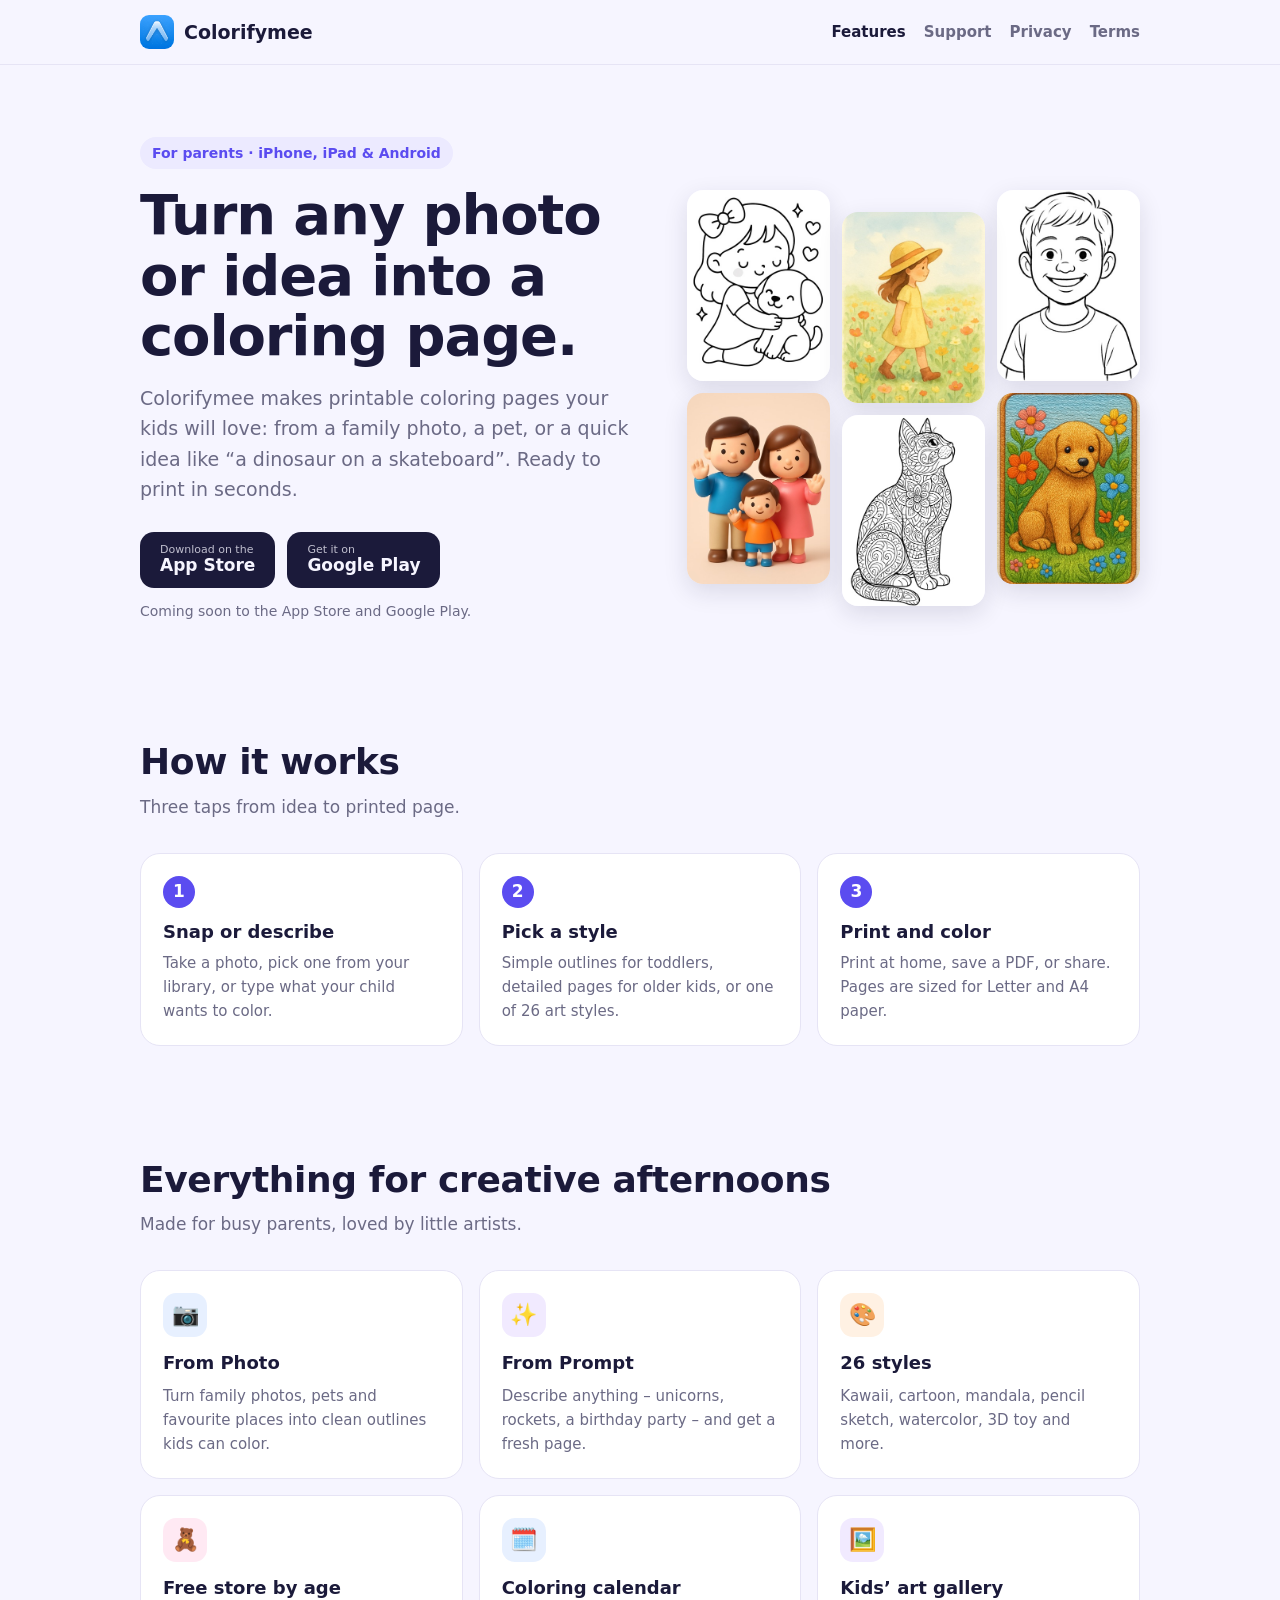
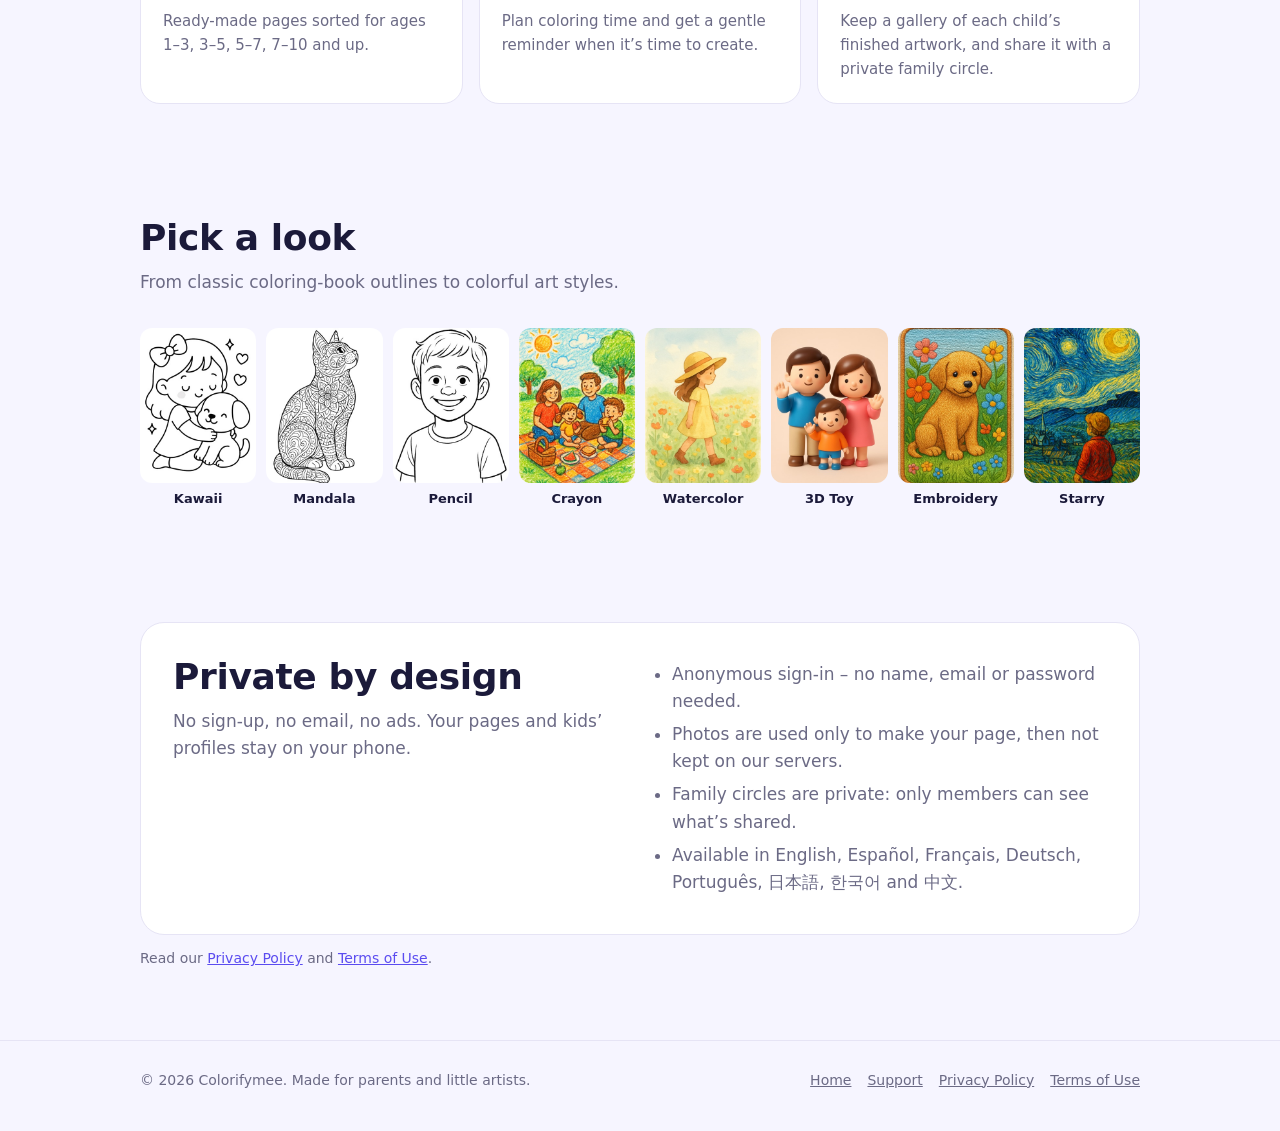
==== index.html @ 537eb230 "Colorifymee app with App Store compliance and website Expo SDK 58 app that turns photos and prompts " ====
<!doctype html>
<html lang="en">
<head>
<meta charset="utf-8">
<meta name="viewport" content="width=device-width, initial-scale=1">
<title>Colorifymee – AI coloring pages</title>
<meta name="description" content="Turn your photos and ideas into printable coloring pages for your kids.">
<link rel="icon" href="img/icon.png">
<link rel="apple-touch-icon" href="img/icon.png">
<link rel="stylesheet" href="styles.css">
</head>
<body>
<header class="site"><div class="wrap">
  <a class="brand" href="index.html"><img src="img/icon.png" alt=""><span class="name">Colorifymee</span></a>
  <nav class="site" aria-label="Main">
    <a class="hide-sm" href="index.html#features" aria-current="page">Features</a>
    <a href="support.html">Support</a>
    <a href="privacy.html">Privacy</a>
    <a href="terms.html">Terms</a>
  </nav>
</div></header>
<main>
<div class="wrap hero">
  <div>
    <span class="eyebrow">For parents · iPhone, iPad &amp; Android</span>
    <h1>Turn any photo or idea into a coloring page.</h1>
    <p class="lead">Colorifymee makes printable coloring pages your kids will love: from a family photo, a pet, or a quick idea like “a dinosaur on a skateboard”. Ready to print in seconds.</p>
    <div class="stores">
      <a class="store" href="#download"><span><small>Download on the</small>App Store</span></a>
      <a class="store" href="#download"><span><small>Get it on</small>Google Play</span></a>
    </div>
    <p class="note" id="download">Coming soon to the App Store and Google Play.</p>
  </div>
  <div class="collage" aria-hidden="true">
    <img src="img/kawaii.jpg" alt=""><img src="img/watercolor.jpg" alt=""><img src="img/pencil.jpg" alt="">
    <img src="img/toy3d.jpg" alt=""><img src="img/mandala.jpg" alt=""><img src="img/embroidery.jpg" alt="">
  </div>
</div>

<section class="block" id="how"><div class="wrap">
  <h2>How it works</h2>
  <p class="sub">Three taps from idea to printed page.</p>
  <div class="steps">
    <div class="step"><h3>Snap or describe</h3><p>Take a photo, pick one from your library, or type what your child wants to color.</p></div>
    <div class="step"><h3>Pick a style</h3><p>Simple outlines for toddlers, detailed pages for older kids, or one of 26 art styles.</p></div>
    <div class="step"><h3>Print and color</h3><p>Print at home, save a PDF, or share. Pages are sized for Letter and A4 paper.</p></div>
  </div>
</div></section>

<section class="block" id="features"><div class="wrap">
  <h2>Everything for creative afternoons</h2>
  <p class="sub">Made for busy parents, loved by little artists.</p>
  <div class="grid">
    <div class="card"><div class="icon t-blue">📷</div><h3>From Photo</h3><p>Turn family photos, pets and favourite places into clean outlines kids can color.</p></div>
    <div class="card"><div class="icon t-purple">✨</div><h3>From Prompt</h3><p>Describe anything – unicorns, rockets, a birthday party – and get a fresh page.</p></div>
    <div class="card"><div class="icon t-orange">🎨</div><h3>26 styles</h3><p>Kawaii, cartoon, mandala, pencil sketch, watercolor, 3D toy and more.</p></div>
    <div class="card"><div class="icon t-pink">🧸</div><h3>Free store by age</h3><p>Ready-made pages sorted for ages 1–3, 3–5, 5–7, 7–10 and up.</p></div>
    <div class="card"><div class="icon t-blue">🗓️</div><h3>Coloring calendar</h3><p>Plan coloring time and get a gentle reminder when it’s time to create.</p></div>
    <div class="card"><div class="icon t-purple">🖼️</div><h3>Kids’ art gallery</h3><p>Keep a gallery of each child’s finished artwork, and share it with a private family circle.</p></div>
  </div>
</div></section>

<section class="block"><div class="wrap">
  <h2>Pick a look</h2>
  <p class="sub">From classic coloring-book outlines to colorful art styles.</p>
  <div class="styles-row">
    <figure><img src="img/kawaii.jpg" alt="Kawaii style example"><figcaption>Kawaii</figcaption></figure>
    <figure><img src="img/mandala.jpg" alt="Mandala style example"><figcaption>Mandala</figcaption></figure>
    <figure><img src="img/pencil.jpg" alt="Pencil sketch example"><figcaption>Pencil</figcaption></figure>
    <figure><img src="img/crayon.jpg" alt="Crayon style example"><figcaption>Crayon</figcaption></figure>
    <figure><img src="img/watercolor.jpg" alt="Watercolor style example"><figcaption>Watercolor</figcaption></figure>
    <figure><img src="img/toy3d.jpg" alt="3D toy style example"><figcaption>3D Toy</figcaption></figure>
    <figure><img src="img/embroidery.jpg" alt="Embroidery style example"><figcaption>Embroidery</figcaption></figure>
    <figure><img src="img/starry.jpg" alt="Starry swirls style example"><figcaption>Starry</figcaption></figure>
  </div>
</div></section>

<section class="block"><div class="wrap">
  <div class="trust">
    <div>
      <h2>Private by design</h2>
      <p class="sub" style="margin:0">No sign-up, no email, no ads. Your pages and kids’ profiles stay on your phone.</p>
    </div>
    <ul>
      <li>Anonymous sign-in – no name, email or password needed.</li>
      <li>Photos are used only to make your page, then not kept on our servers.</li>
      <li>Family circles are private: only members can see what’s shared.</li>
      <li>Available in English, Español, Français, Deutsch, Português, 日本語, 한국어 and 中文.</li>
    </ul>
  </div>
  <p class="note">Read our <a href="privacy.html">Privacy Policy</a> and <a href="terms.html">Terms of Use</a>.</p>
</div></section>
</main>
<footer class="site"><div class="wrap">
  <span>© 2026 Colorifymee. Made for parents and little artists.</span>
  <nav aria-label="Footer"><a href="index.html">Home</a><a href="support.html">Support</a><a href="privacy.html">Privacy Policy</a><a href="terms.html">Terms of Use</a></nav>
</div></footer>
</body>
</html>
---- styles.css ----
:root {
  --text: #1b1a3a; --muted: #6b6a85; --bg: #f6f5ff; --card: #fff; --soft: #efeefa;
  --accent: #5b4cf0; --accent-soft: #eceaff; --border: #e6e4f5;
  --blue: #e7f0ff; --purple: #f1eaff; --orange: #fff1e3; --pink: #ffe9f3;
}
@media (prefers-color-scheme: dark) {
  :root {
    --text: #f4f3ff; --muted: #a9a7c2; --bg: #0f0e1a; --card: #1b1a2b; --soft: #232236;
    --accent: #8c7cff; --accent-soft: #2a2550; --border: #2c2a40;
    --blue: #16243d; --purple: #251c3d; --orange: #33220f; --pink: #361627;
  }
}
* { box-sizing: border-box; }
html { -webkit-text-size-adjust: 100%; }
body {
  margin: 0; background: var(--bg); color: var(--text);
  font: 17px/1.6 system-ui, -apple-system, "Segoe UI", Roboto, sans-serif;
}
a { color: var(--accent); }
img { max-width: 100%; display: block; }
.wrap { max-width: 1040px; margin: 0 auto; padding: 0 20px; }
header.site { position: sticky; top: 0; z-index: 5; background: color-mix(in srgb, var(--bg) 88%, transparent); backdrop-filter: blur(10px); border-bottom: 1px solid var(--border); }
header.site .wrap { display: flex; align-items: center; justify-content: space-between; height: 64px; gap: 16px; }
.brand { display: flex; align-items: center; gap: 10px; font-weight: 800; font-size: 19px; color: var(--text); text-decoration: none; }
.brand img { width: 34px; height: 34px; border-radius: 9px; }
nav.site { display: flex; gap: 18px; font-size: 15px; font-weight: 600; }
nav.site a { color: var(--muted); text-decoration: none; }
nav.site a:hover, nav.site a[aria-current] { color: var(--text); }

.hero { padding-top: 72px; padding-bottom: 48px; display: grid; grid-template-columns: 1.1fr 1fr; gap: 48px; align-items: center; }
.eyebrow { display: inline-block; background: var(--accent-soft); color: var(--accent); font-weight: 700; font-size: 14px; padding: 5px 12px; border-radius: 999px; }
h1 { font-size: clamp(36px, 6vw, 56px); line-height: 1.08; margin: 16px 0; letter-spacing: -0.02em; }
.lead { font-size: 19px; color: var(--muted); margin: 0 0 28px; max-width: 34em; }
.stores { display: flex; flex-wrap: wrap; gap: 12px; }
.store { display: inline-flex; align-items: center; gap: 8px; background: var(--text); color: var(--bg); text-decoration: none; font-weight: 700; padding: 12px 20px; border-radius: 14px; }
.store small { display: block; font-weight: 500; font-size: 11px; opacity: .75; line-height: 1.1; }
.store span { line-height: 1.15; }
.note { font-size: 14px; color: var(--muted); margin-top: 12px; }
.collage { display: grid; grid-template-columns: repeat(3, 1fr); gap: 12px; }
.collage img { border-radius: 16px; aspect-ratio: 3/4; object-fit: cover; box-shadow: 0 8px 24px rgb(27 26 58 / .12); }
.collage img:nth-child(3n+2) { transform: translateY(22px); }

section.block { padding: 56px 0; }
h2 { font-size: clamp(26px, 4vw, 36px); line-height: 1.2; margin: 0 0 10px; letter-spacing: -0.01em; }
.sub { color: var(--muted); margin: 0 0 32px; }
.grid { display: grid; grid-template-columns: repeat(3, 1fr); gap: 16px; }
.card { background: var(--card); border: 1px solid var(--border); border-radius: 20px; padding: 22px; }
.card h3 { margin: 12px 0 6px; font-size: 18px; }
.card p { margin: 0; color: var(--muted); font-size: 15px; }
.icon { width: 44px; height: 44px; border-radius: 13px; display: grid; place-items: center; font-size: 22px; }
.t-blue { background: var(--blue); } .t-purple { background: var(--purple); }
.t-orange { background: var(--orange); } .t-pink { background: var(--pink); }

.steps { counter-reset: step; display: grid; grid-template-columns: repeat(3, 1fr); gap: 16px; }
.step { background: var(--card); border: 1px solid var(--border); border-radius: 20px; padding: 22px; }
.step::before { counter-increment: step; content: counter(step); display: grid; place-items: center; width: 32px; height: 32px; border-radius: 50%; background: var(--accent); color: #fff; font-weight: 800; margin-bottom: 10px; }
.step h3 { margin: 0 0 4px; font-size: 18px; } .step p { margin: 0; color: var(--muted); font-size: 15px; }

.styles-row { display: grid; grid-template-columns: repeat(8, 1fr); gap: 10px; }
.styles-row figure { margin: 0; }
.styles-row img { border-radius: 12px; aspect-ratio: 3/4; object-fit: cover; }
.styles-row figcaption { font-size: 13px; font-weight: 600; text-align: center; margin-top: 6px; }

.trust { background: var(--card); border: 1px solid var(--border); border-radius: 24px; padding: 32px; display: grid; grid-template-columns: 1fr 1fr; gap: 24px; }
.trust ul { margin: 0; padding-left: 20px; color: var(--muted); }
.trust li { margin: 6px 0; }

.doc { max-width: 760px; padding: 48px 20px 64px; }
.doc h1 { font-size: clamp(32px, 5vw, 44px); }
.doc .updated { color: var(--muted); font-size: 15px; margin-top: -6px; }
.doc h2 { font-size: 21px; margin: 34px 0 8px; }
.doc p, .doc li { color: var(--muted); }
.doc strong { color: var(--text); }
.toc { background: var(--card); border: 1px solid var(--border); border-radius: 16px; padding: 16px 20px; margin: 24px 0; font-size: 15px; }
.toc ol { margin: 6px 0 0; padding-left: 20px; columns: 2; }
details { background: var(--card); border: 1px solid var(--border); border-radius: 16px; padding: 14px 18px; margin: 10px 0; }
summary { font-weight: 700; cursor: pointer; }
details p { margin: 8px 0 0; }
.contact { background: var(--accent-soft); border-radius: 20px; padding: 22px; margin: 28px 0; }
.contact p { color: var(--text); margin: 0; }

footer.site { border-top: 1px solid var(--border); padding: 28px 0 40px; color: var(--muted); font-size: 14px; }
footer.site .wrap { display: flex; flex-wrap: wrap; justify-content: space-between; gap: 12px; }
footer.site nav { display: flex; gap: 16px; flex-wrap: wrap; }
footer.site a { color: var(--muted); }

@media (max-width: 820px) {
  .hero { grid-template-columns: 1fr; padding-top: 40px; gap: 36px; }
  .grid, .steps { grid-template-columns: 1fr; }
  .styles-row { grid-template-columns: repeat(4, 1fr); }
  .trust { grid-template-columns: 1fr; padding: 22px; }
  .toc ol { columns: 1; }
  nav.site { gap: 12px; font-size: 14px; }
  nav.site .hide-sm { display: none; }
}
@media (max-width: 600px) {
  .brand .name { display: none; }
  .brand img { width: 36px; height: 36px; }
  nav.site { gap: 14px; font-size: 15px; }
}
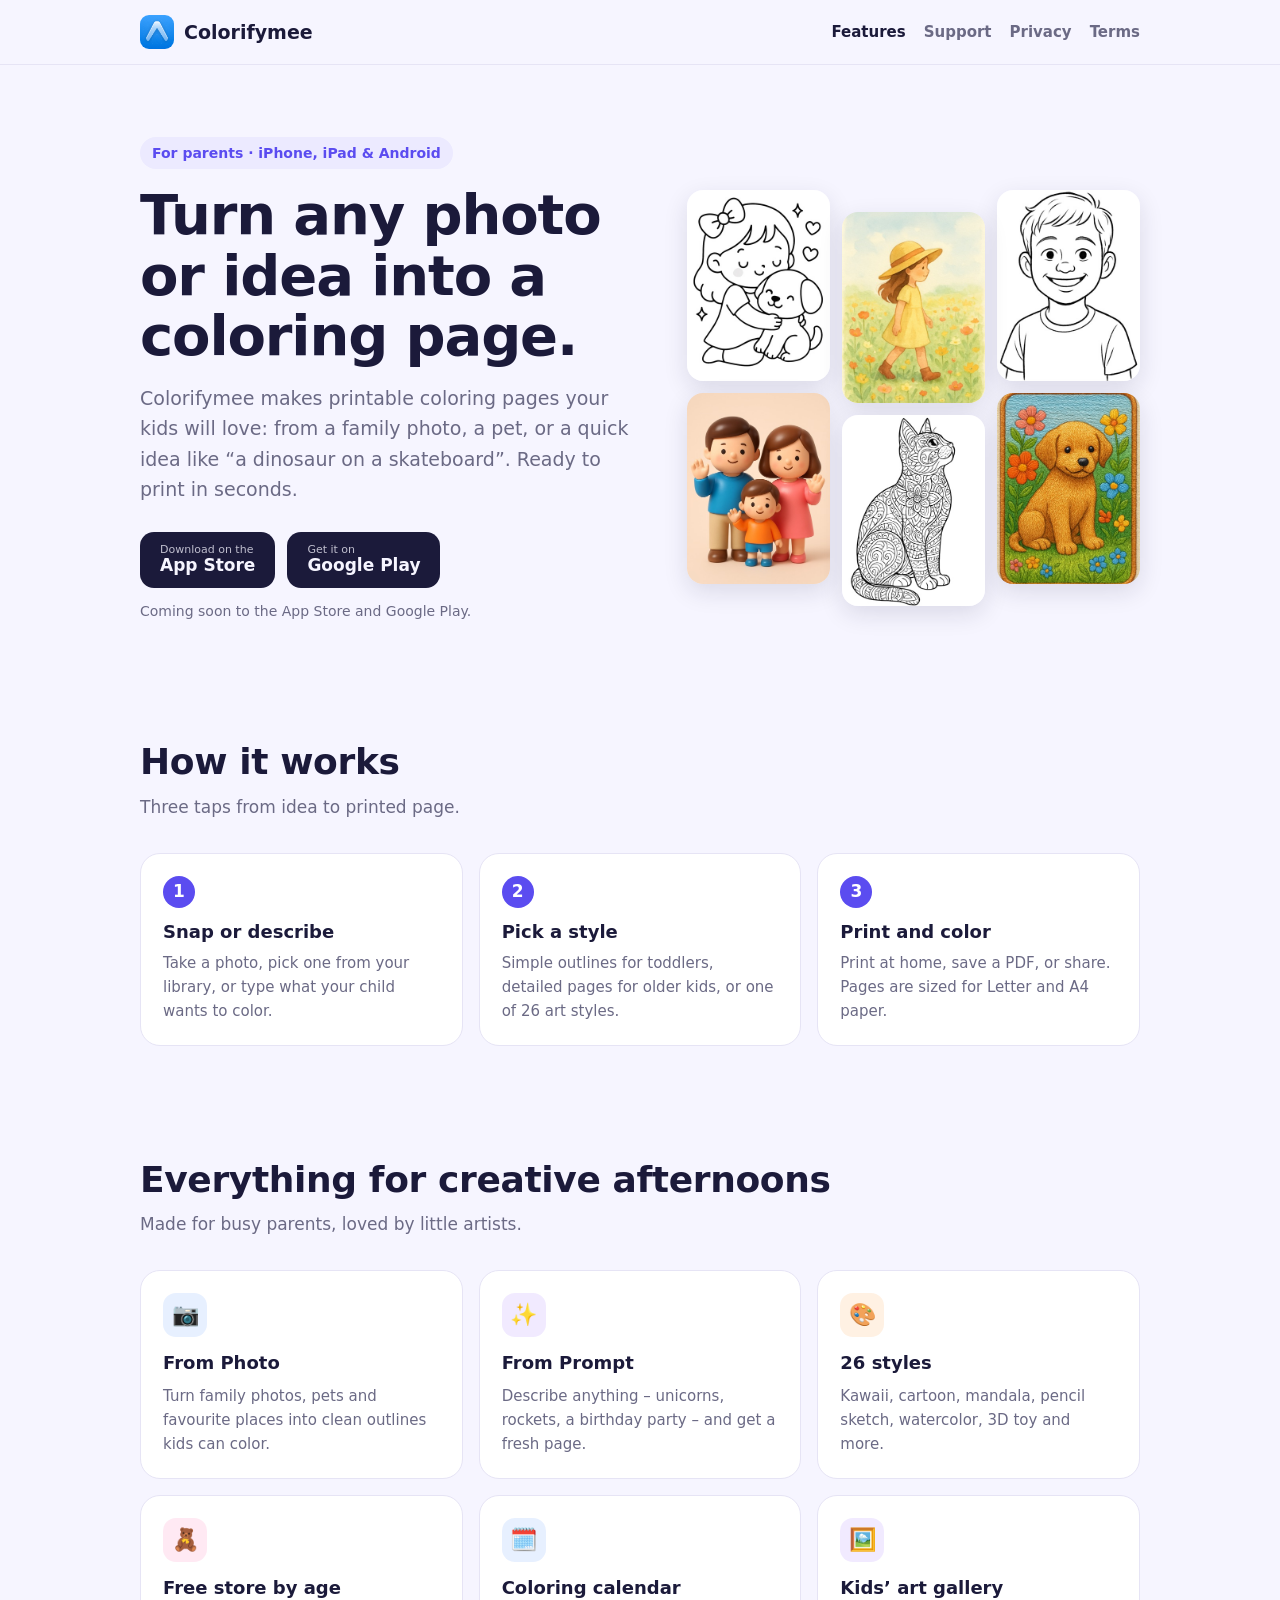
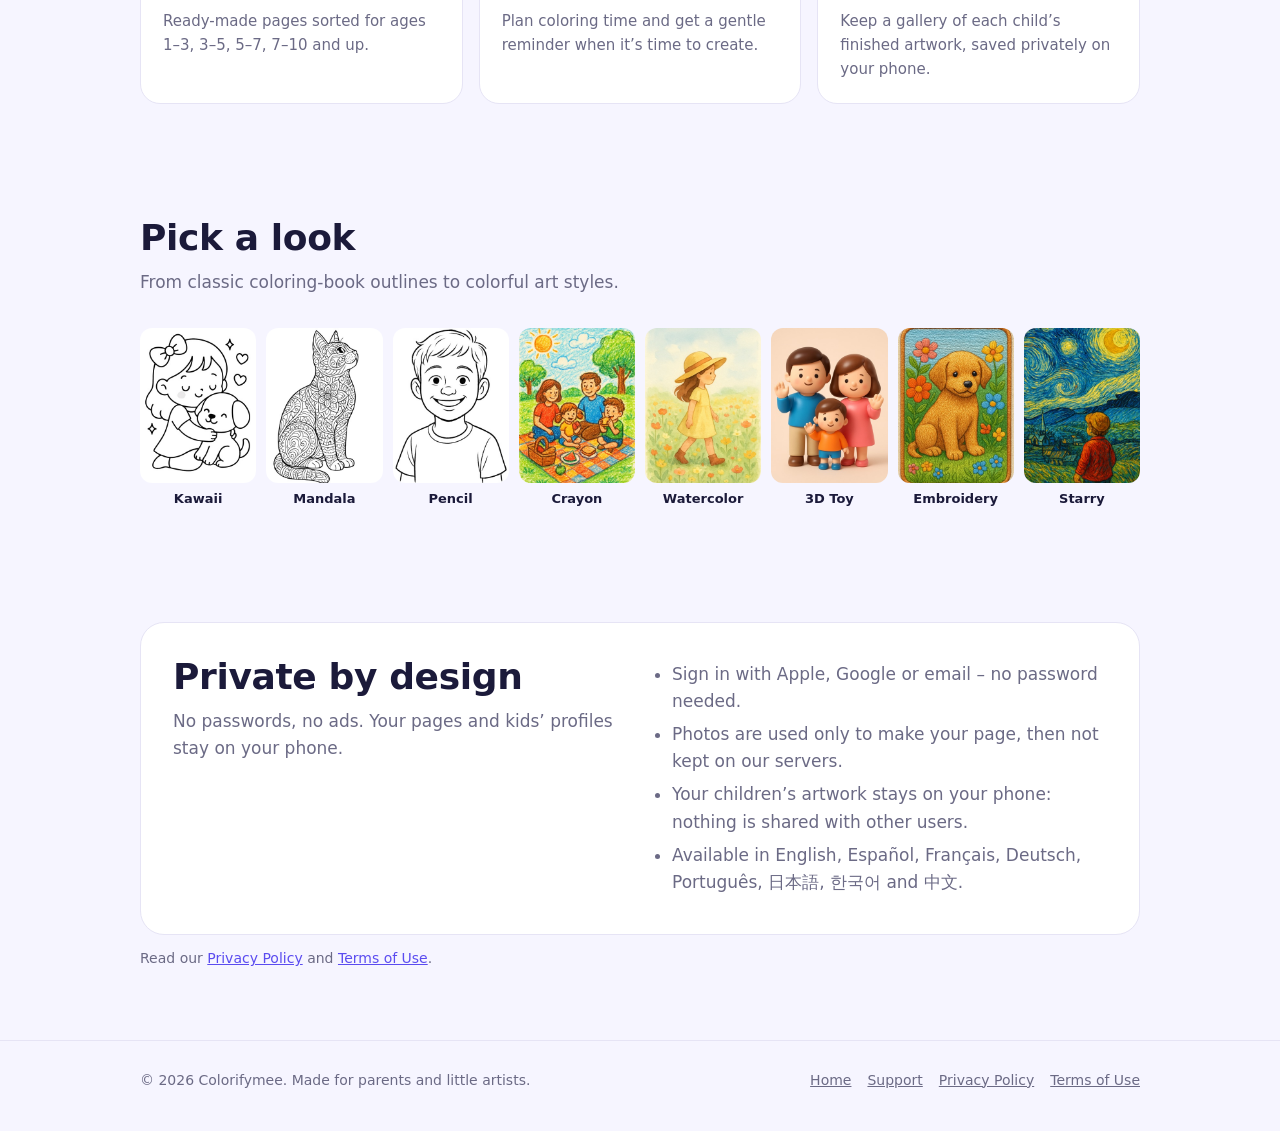
==== commit b5cd0c60: "Add Academy, coloring games, sign-up questions; remove Community; update legal - Coloring Academy, c" ====
--- a/index.html
+++ b/index.html
@@ -56,7 +56,7 @@
     <div class="card"><div class="icon t-orange">🎨</div><h3>26 styles</h3><p>Kawaii, cartoon, mandala, pencil sketch, watercolor, 3D toy and more.</p></div>
     <div class="card"><div class="icon t-pink">🧸</div><h3>Free store by age</h3><p>Ready-made pages sorted for ages 1–3, 3–5, 5–7, 7–10 and up.</p></div>
     <div class="card"><div class="icon t-blue">🗓️</div><h3>Coloring calendar</h3><p>Plan coloring time and get a gentle reminder when it’s time to create.</p></div>
-    <div class="card"><div class="icon t-purple">🖼️</div><h3>Kids’ art gallery</h3><p>Keep a gallery of each child’s finished artwork, and share it with a private family circle.</p></div>
+    <div class="card"><div class="icon t-purple">🖼️</div><h3>Kids’ art gallery</h3><p>Keep a gallery of each child’s finished artwork, saved privately on your phone.</p></div>
   </div>
 </div></section>
 
@@ -79,12 +79,12 @@
   <div class="trust">
     <div>
       <h2>Private by design</h2>
-      <p class="sub" style="margin:0">No sign-up, no email, no ads. Your pages and kids’ profiles stay on your phone.</p>
+      <p class="sub" style="margin:0">No passwords, no ads. Your pages and kids’ profiles stay on your phone.</p>
     </div>
     <ul>
-      <li>Anonymous sign-in – no name, email or password needed.</li>
+      <li>Sign in with Apple, Google or email – no password needed.</li>
       <li>Photos are used only to make your page, then not kept on our servers.</li>
-      <li>Family circles are private: only members can see what’s shared.</li>
+      <li>Your children’s artwork stays on your phone: nothing is shared with other users.</li>
       <li>Available in English, Español, Français, Deutsch, Português, 日本語, 한국어 and 中文.</li>
     </ul>
   </div>
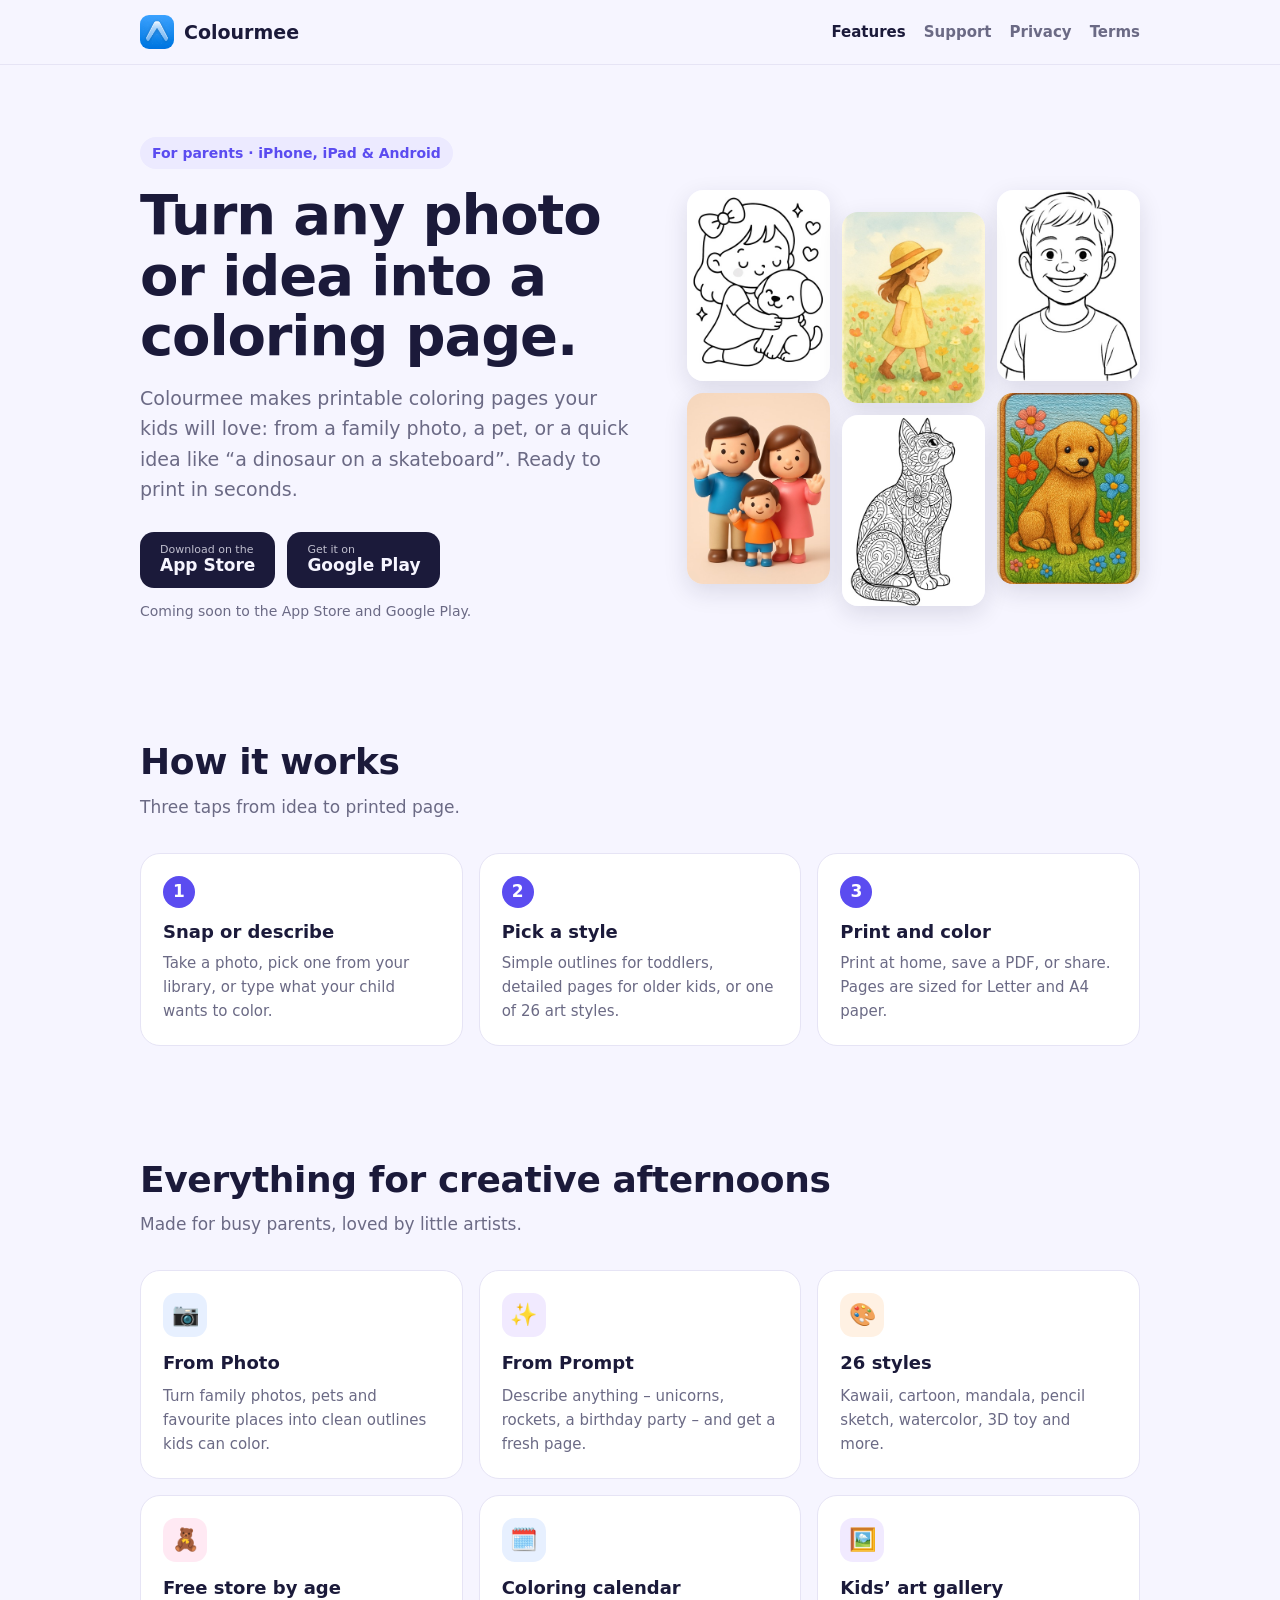
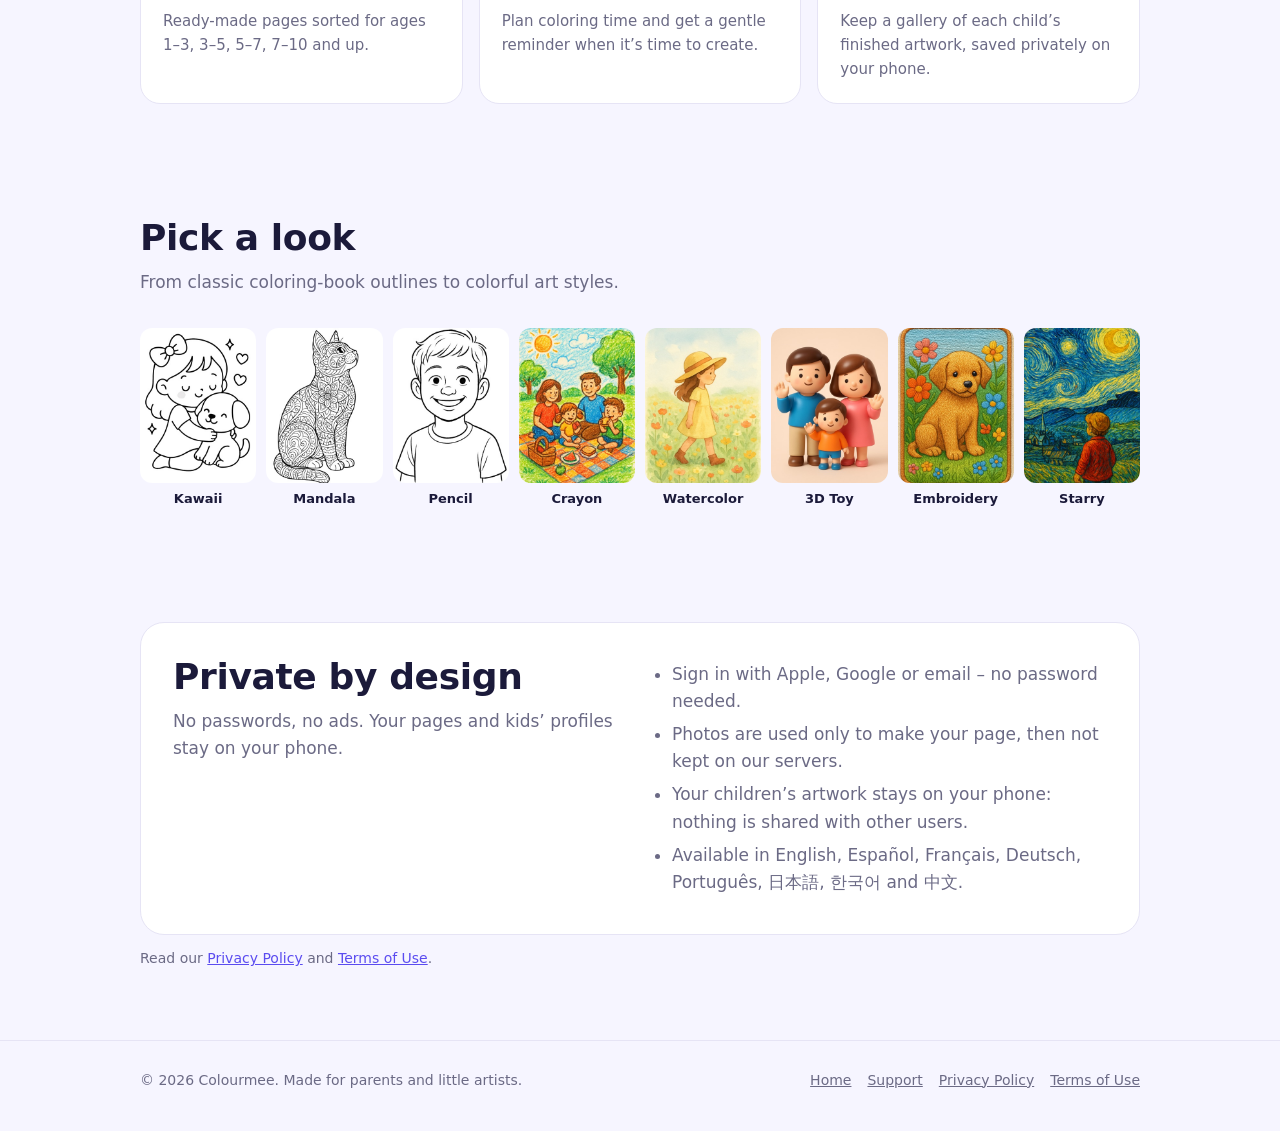
==== commit b785fd19: "Rename to Colourmee; AI page limits; flashcards in toddler topics - Rename the app to Colourmee (nam" ====
--- a/index.html
+++ b/index.html
@@ -3,7 +3,7 @@
 <head>
 <meta charset="utf-8">
 <meta name="viewport" content="width=device-width, initial-scale=1">
-<title>Colorifymee – AI coloring pages</title>
+<title>Colourmee – AI coloring pages</title>
 <meta name="description" content="Turn your photos and ideas into printable coloring pages for your kids.">
 <link rel="icon" href="img/icon.png">
 <link rel="apple-touch-icon" href="img/icon.png">
@@ -11,7 +11,7 @@
 </head>
 <body>
 <header class="site"><div class="wrap">
-  <a class="brand" href="index.html"><img src="img/icon.png" alt=""><span class="name">Colorifymee</span></a>
+  <a class="brand" href="index.html"><img src="img/icon.png" alt=""><span class="name">Colourmee</span></a>
   <nav class="site" aria-label="Main">
     <a class="hide-sm" href="index.html#features" aria-current="page">Features</a>
     <a href="support.html">Support</a>
@@ -24,7 +24,7 @@
   <div>
     <span class="eyebrow">For parents · iPhone, iPad &amp; Android</span>
     <h1>Turn any photo or idea into a coloring page.</h1>
-    <p class="lead">Colorifymee makes printable coloring pages your kids will love: from a family photo, a pet, or a quick idea like “a dinosaur on a skateboard”. Ready to print in seconds.</p>
+    <p class="lead">Colourmee makes printable coloring pages your kids will love: from a family photo, a pet, or a quick idea like “a dinosaur on a skateboard”. Ready to print in seconds.</p>
     <div class="stores">
       <a class="store" href="#download"><span><small>Download on the</small>App Store</span></a>
       <a class="store" href="#download"><span><small>Get it on</small>Google Play</span></a>
@@ -92,7 +92,7 @@
 </div></section>
 </main>
 <footer class="site"><div class="wrap">
-  <span>© 2026 Colorifymee. Made for parents and little artists.</span>
+  <span>© 2026 Colourmee. Made for parents and little artists.</span>
   <nav aria-label="Footer"><a href="index.html">Home</a><a href="support.html">Support</a><a href="privacy.html">Privacy Policy</a><a href="terms.html">Terms of Use</a></nav>
 </div></footer>
 </body>
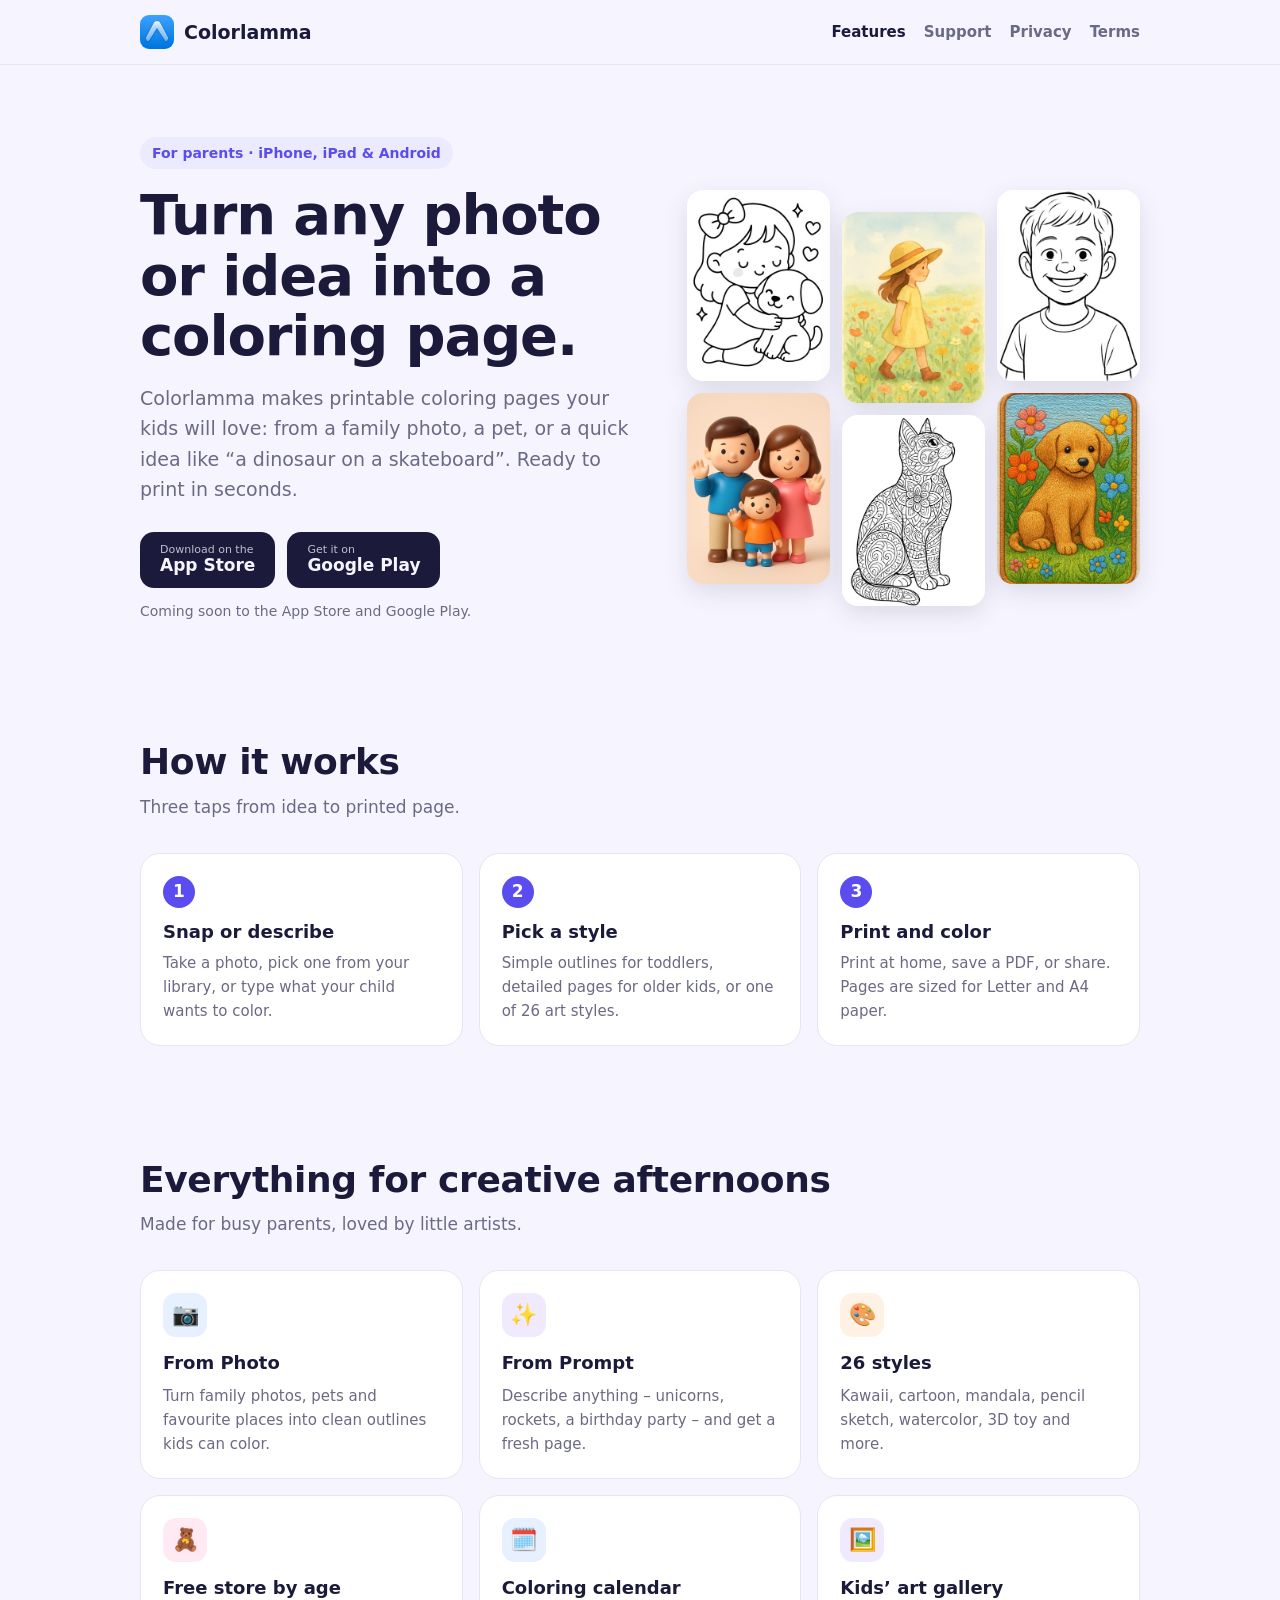
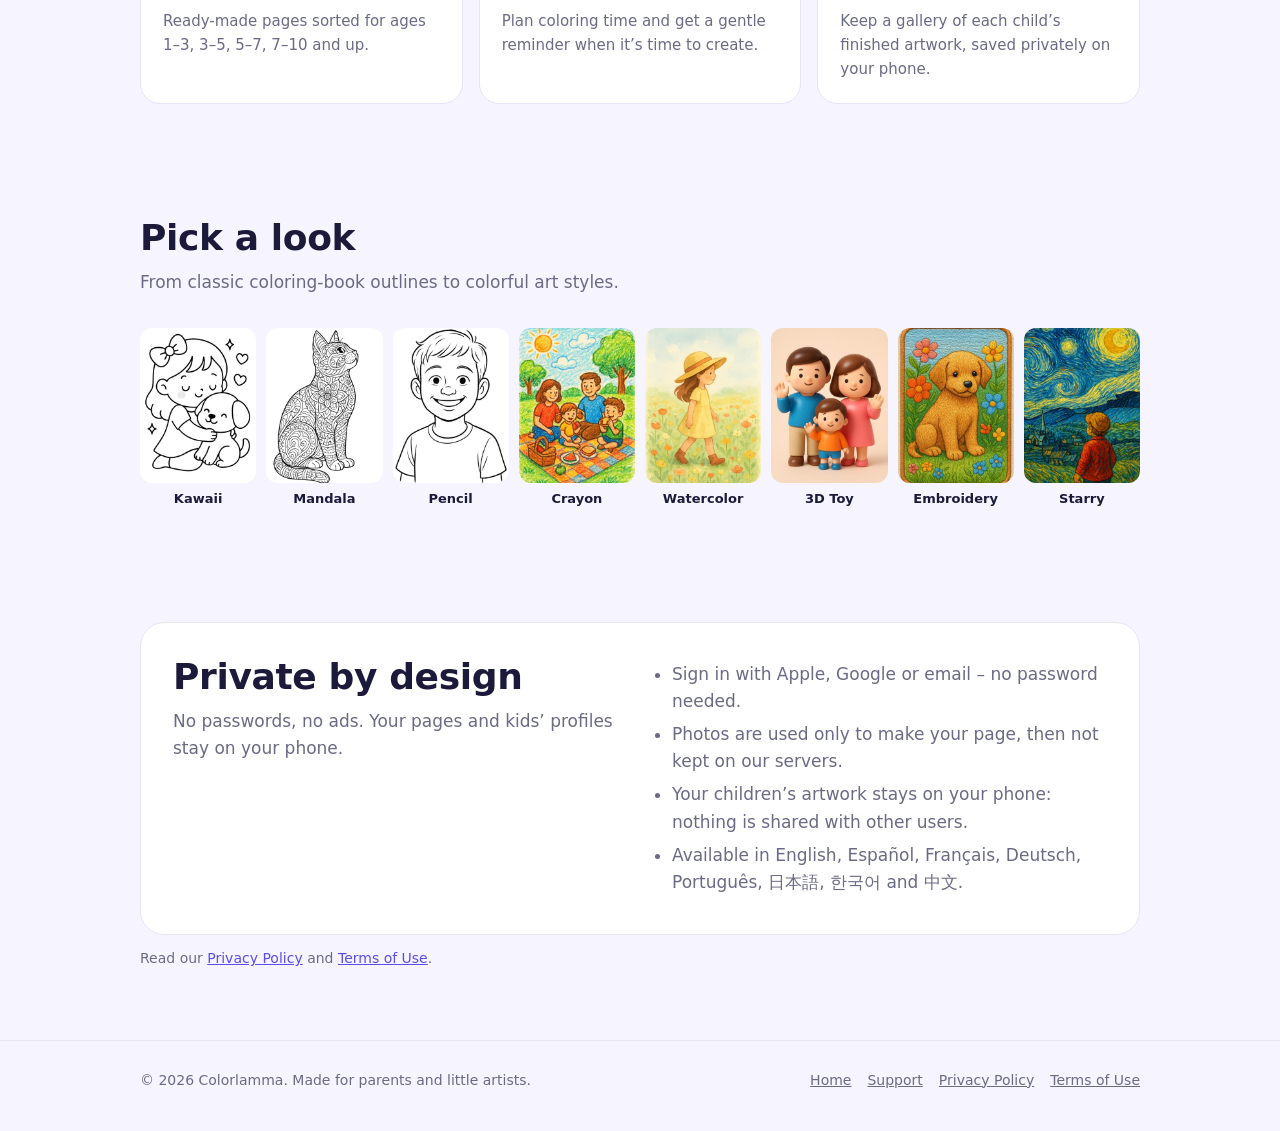
==== commit af93fd4e: "Rename app to Colorlamma (bundle ID com.colorlamma.app) Co-Authored-By: Claude Opus 5.5 <noreply@ant" ====
--- a/index.html
+++ b/index.html
@@ -3,7 +3,7 @@
 <head>
 <meta charset="utf-8">
 <meta name="viewport" content="width=device-width, initial-scale=1">
-<title>Colourmee – AI coloring pages</title>
+<title>Colorlamma – AI coloring pages</title>
 <meta name="description" content="Turn your photos and ideas into printable coloring pages for your kids.">
 <link rel="icon" href="img/icon.png">
 <link rel="apple-touch-icon" href="img/icon.png">
@@ -11,7 +11,7 @@
 </head>
 <body>
 <header class="site"><div class="wrap">
-  <a class="brand" href="index.html"><img src="img/icon.png" alt=""><span class="name">Colourmee</span></a>
+  <a class="brand" href="index.html"><img src="img/icon.png" alt=""><span class="name">Colorlamma</span></a>
   <nav class="site" aria-label="Main">
     <a class="hide-sm" href="index.html#features" aria-current="page">Features</a>
     <a href="support.html">Support</a>
@@ -24,7 +24,7 @@
   <div>
     <span class="eyebrow">For parents · iPhone, iPad &amp; Android</span>
     <h1>Turn any photo or idea into a coloring page.</h1>
-    <p class="lead">Colourmee makes printable coloring pages your kids will love: from a family photo, a pet, or a quick idea like “a dinosaur on a skateboard”. Ready to print in seconds.</p>
+    <p class="lead">Colorlamma makes printable coloring pages your kids will love: from a family photo, a pet, or a quick idea like “a dinosaur on a skateboard”. Ready to print in seconds.</p>
     <div class="stores">
       <a class="store" href="#download"><span><small>Download on the</small>App Store</span></a>
       <a class="store" href="#download"><span><small>Get it on</small>Google Play</span></a>
@@ -92,7 +92,7 @@
 </div></section>
 </main>
 <footer class="site"><div class="wrap">
-  <span>© 2026 Colourmee. Made for parents and little artists.</span>
+  <span>© 2026 Colorlamma. Made for parents and little artists.</span>
   <nav aria-label="Footer"><a href="index.html">Home</a><a href="support.html">Support</a><a href="privacy.html">Privacy Policy</a><a href="terms.html">Terms of Use</a></nav>
 </div></footer>
 </body>
